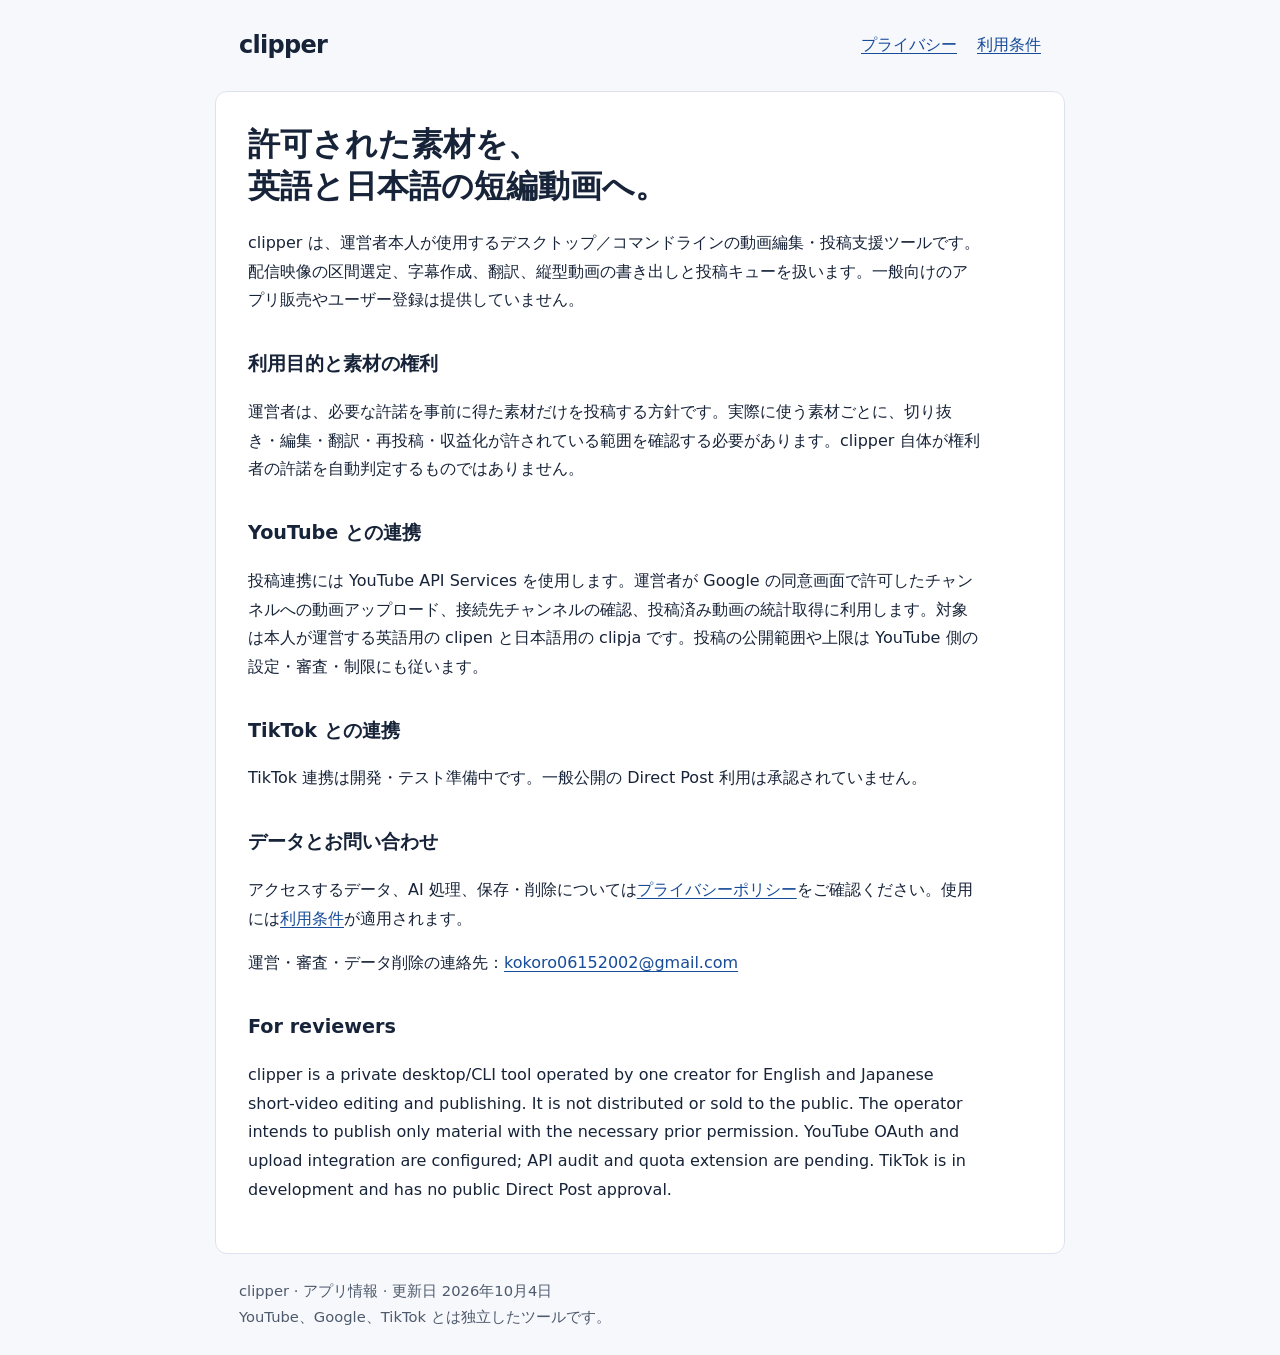
==== index.html @ 73f014eb "Publish clipper application and privacy information" ====
<!doctype html>
<html lang="ja"><head><meta charset="utf-8"><meta name="viewport" content="width=device-width,initial-scale=1"><title>clipper — アプリの説明</title><meta name="description" content="英語・日本語の短編動画を準備する個人用デスクトップツール clipper の説明。"><link rel="stylesheet" href="style.css"></head><body>
<header><a class="brand" href="index.html">clipper</a><nav aria-label="メイン"><a href="privacy.html">プライバシー</a><a href="terms.html">利用条件</a></nav></header>
<main><h1>許可された素材を、<br>英語と日本語の短編動画へ。</h1>
<p>clipper は、運営者本人が使用するデスクトップ／コマンドラインの動画編集・投稿支援ツールです。配信映像の区間選定、字幕作成、翻訳、縦型動画の書き出しと投稿キューを扱います。一般向けのアプリ販売やユーザー登録は提供していません。</p>
<h2>利用目的と素材の権利</h2><p>運営者は、必要な許諾を事前に得た素材だけを投稿する方針です。実際に使う素材ごとに、切り抜き・編集・翻訳・再投稿・収益化が許されている範囲を確認する必要があります。clipper 自体が権利者の許諾を自動判定するものではありません。</p>
<h2>YouTube との連携</h2><p>投稿連携には YouTube API Services を使用します。運営者が Google の同意画面で許可したチャンネルへの動画アップロード、接続先チャンネルの確認、投稿済み動画の統計取得に利用します。対象は本人が運営する英語用の clipen と日本語用の clipja です。投稿の公開範囲や上限は YouTube 側の設定・審査・制限にも従います。</p>
<h2>TikTok との連携</h2><p>TikTok 連携は開発・テスト準備中です。一般公開の Direct Post 利用は承認されていません。</p>
<h2>データとお問い合わせ</h2><p>アクセスするデータ、AI 処理、保存・削除については<a href="privacy.html">プライバシーポリシー</a>をご確認ください。使用には<a href="terms.html">利用条件</a>が適用されます。</p><p>運営・審査・データ削除の連絡先：<a href="mailto:kokoro06152002@gmail.com">kokoro06152002@gmail.com</a></p>
<h2 lang="en">For reviewers</h2><p lang="en">clipper is a private desktop/CLI tool operated by one creator for English and Japanese short-video editing and publishing. It is not distributed or sold to the public. The operator intends to publish only material with the necessary prior permission. YouTube OAuth and upload integration are configured; API audit and quota extension are pending. TikTok is in development and has no public Direct Post approval.</p>
</main><footer>clipper · アプリ情報 · 更新日 2026年10月4日<br>YouTube、Google、TikTok とは独立したツールです。</footer></body></html>
---- style.css ----
:root{color-scheme:light;font-family:system-ui,-apple-system,"Segoe UI",sans-serif;color:#172338;background:#f6f8fc;line-height:1.8}*{box-sizing:border-box}body{margin:0}a{color:#174c99;text-underline-offset:.18em}a:focus-visible{outline:3px solid #174c99;outline-offset:4px}header,main,footer{max-width:850px;margin:auto;padding:24px}header{display:flex;align-items:center;justify-content:space-between;gap:20px;flex-wrap:wrap}.brand{font-size:1.5rem;font-weight:750;letter-spacing:-.03em;color:#172338;text-decoration:none}nav{display:flex;gap:20px;flex-wrap:wrap}main{background:white;border:1px solid #dce3ee;border-radius:12px;margin-bottom:24px;padding:32px}h1{font-size:2rem;line-height:1.3;margin-top:0}h2{font-size:1.2rem;margin-top:2rem}p,li{max-width:72ch}.notice{background:#fff5d8;border-left:4px solid #946200;padding:12px 16px;margin:0 0 24px}.muted,footer{color:#4e5a6c;font-size:.92rem}code{overflow-wrap:anywhere}footer{padding-top:0}ul{padding-left:1.4rem}@media(max-width:600px){header,footer{padding:18px}main{margin:0 12px 24px;padding:22px}h1{font-size:1.7rem}nav{gap:14px}}
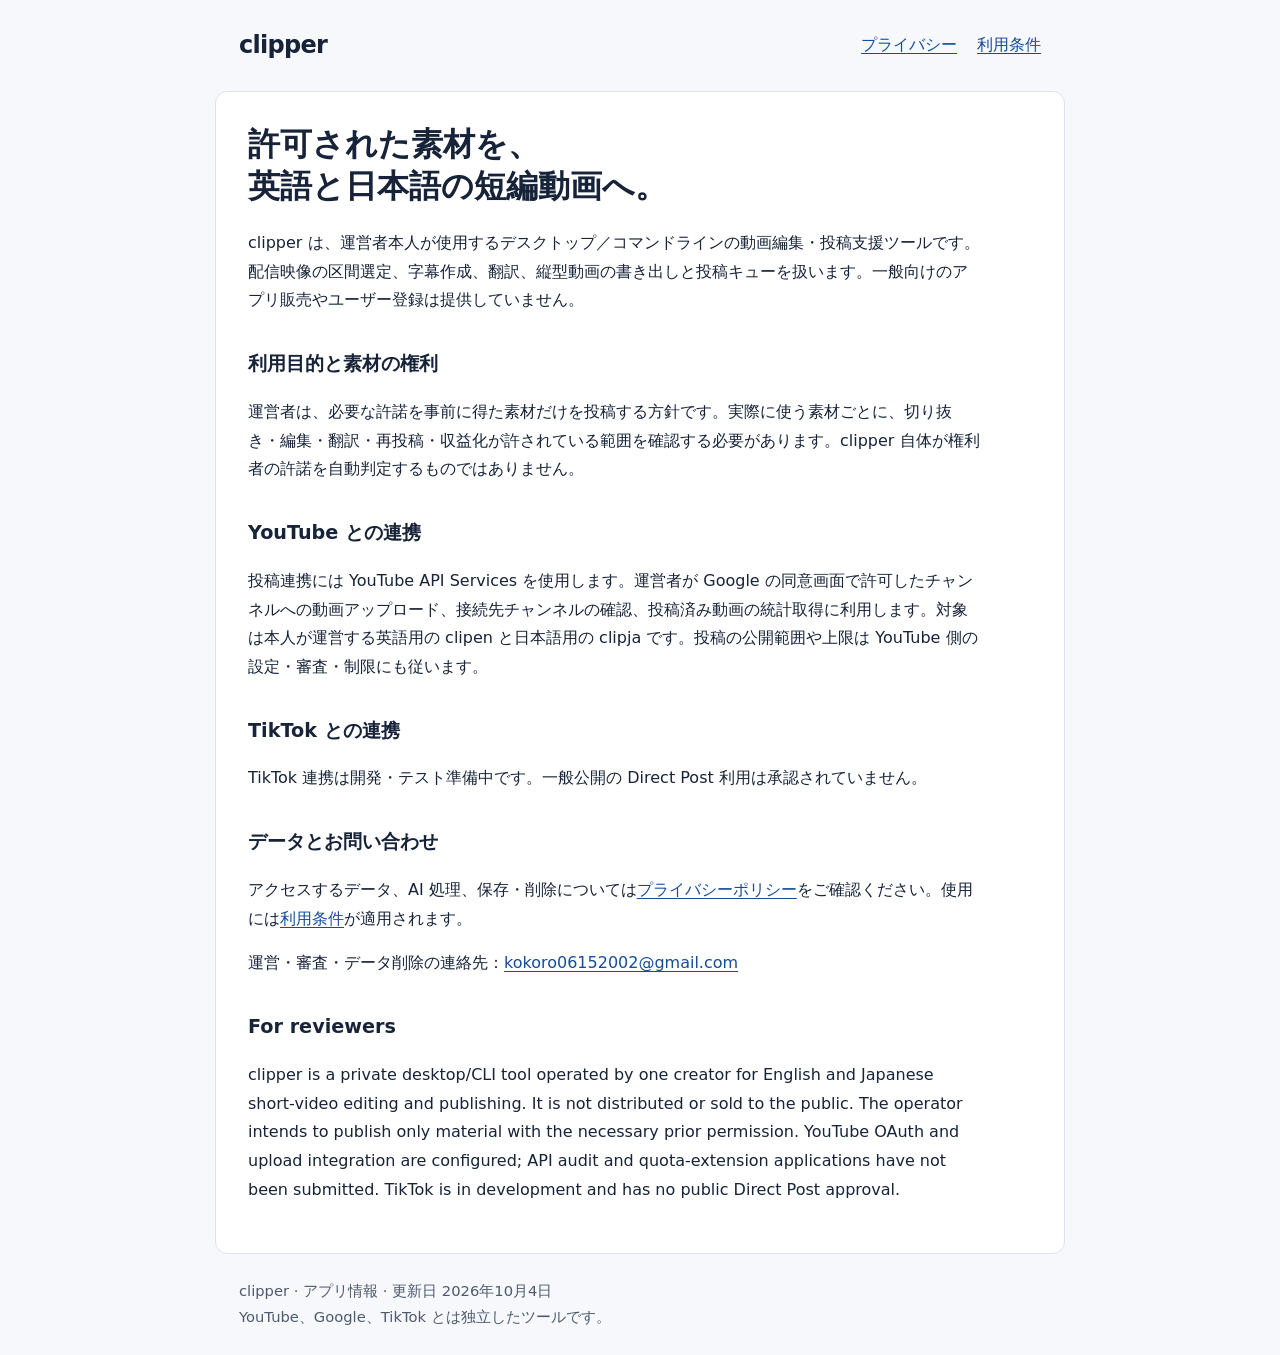
==== commit fd2a65b9: "Describe implemented YouTube data controls and application status" ====
--- a/index.html
+++ b/index.html
@@ -1,5 +1,5 @@
 <!doctype html>
-<html lang="ja"><head><meta charset="utf-8"><meta name="viewport" content="width=device-width,initial-scale=1"><title>clipper — アプリの説明</title><meta name="description" content="英語・日本語の短編動画を準備する個人用デスクトップツール clipper の説明。"><link rel="stylesheet" href="style.css"></head><body>
+<html lang="ja"><head><meta charset="utf-8"><meta name="viewport" content="width=device-width,initial-scale=1"><title>clipper — アプリの説明</title><meta name="description" content="英語・日本語の短編動画を準備する個人用デスクトップツール clipper の説明。"><link rel="stylesheet" href="style.css"><meta name="google-site-verification" content="rwWmtwKM-xR57TwVlBbNaBeu5MrfqMcKhjzEuxQsTCQ" /></head><body>
 <header><a class="brand" href="index.html">clipper</a><nav aria-label="メイン"><a href="privacy.html">プライバシー</a><a href="terms.html">利用条件</a></nav></header>
 <main><h1>許可された素材を、<br>英語と日本語の短編動画へ。</h1>
 <p>clipper は、運営者本人が使用するデスクトップ／コマンドラインの動画編集・投稿支援ツールです。配信映像の区間選定、字幕作成、翻訳、縦型動画の書き出しと投稿キューを扱います。一般向けのアプリ販売やユーザー登録は提供していません。</p>
@@ -7,5 +7,5 @@
 <h2>YouTube との連携</h2><p>投稿連携には YouTube API Services を使用します。運営者が Google の同意画面で許可したチャンネルへの動画アップロード、接続先チャンネルの確認、投稿済み動画の統計取得に利用します。対象は本人が運営する英語用の clipen と日本語用の clipja です。投稿の公開範囲や上限は YouTube 側の設定・審査・制限にも従います。</p>
 <h2>TikTok との連携</h2><p>TikTok 連携は開発・テスト準備中です。一般公開の Direct Post 利用は承認されていません。</p>
 <h2>データとお問い合わせ</h2><p>アクセスするデータ、AI 処理、保存・削除については<a href="privacy.html">プライバシーポリシー</a>をご確認ください。使用には<a href="terms.html">利用条件</a>が適用されます。</p><p>運営・審査・データ削除の連絡先：<a href="mailto:kokoro06152002@gmail.com">kokoro06152002@gmail.com</a></p>
-<h2 lang="en">For reviewers</h2><p lang="en">clipper is a private desktop/CLI tool operated by one creator for English and Japanese short-video editing and publishing. It is not distributed or sold to the public. The operator intends to publish only material with the necessary prior permission. YouTube OAuth and upload integration are configured; API audit and quota extension are pending. TikTok is in development and has no public Direct Post approval.</p>
+<h2 lang="en">For reviewers</h2><p lang="en">clipper is a private desktop/CLI tool operated by one creator for English and Japanese short-video editing and publishing. It is not distributed or sold to the public. The operator intends to publish only material with the necessary prior permission. YouTube OAuth and upload integration are configured; API audit and quota-extension applications have not been submitted. TikTok is in development and has no public Direct Post approval.</p>
 </main><footer>clipper · アプリ情報 · 更新日 2026年10月4日<br>YouTube、Google、TikTok とは独立したツールです。</footer></body></html>
